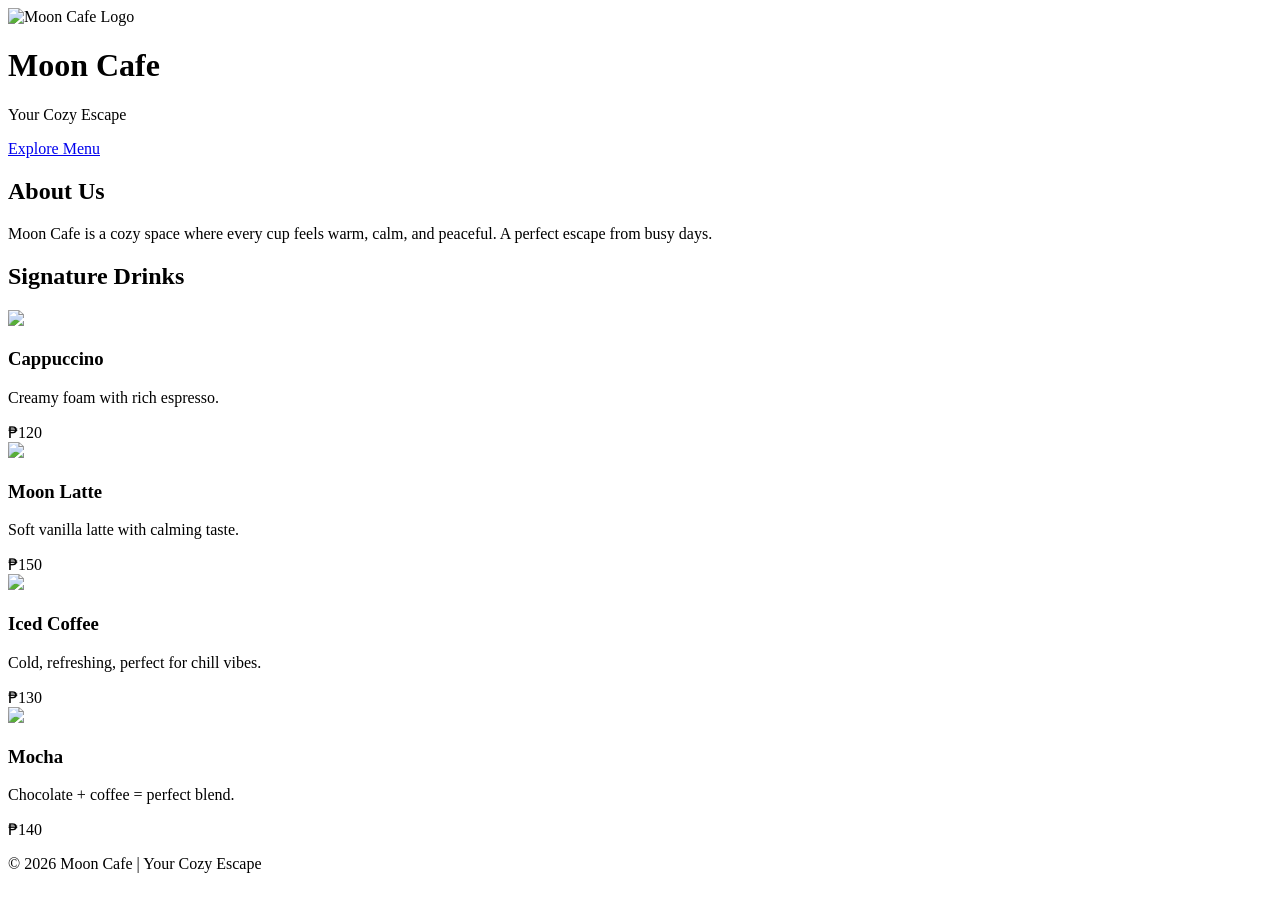
==== index.html @ 9390451a "Add files via upload" ====
<!DOCTYPE html>
<html lang="en">

<head>
  <meta charset="UTF-8" />
  <meta name="viewport" content="width=device-width, initial-scale=1.0"/>
  <title>Moon Cafe</title>

  <link rel="stylesheet" href="style.css">
</head>

<body>

  <header>
    <div class="hero">

      <!-- CIRCLE LOGO -->
      <img src="mooncafe.logo.png.jpg" class="logo" alt="Moon Cafe Logo">

      <h1>Moon Cafe</h1>
      <p>Your Cozy Escape</p>

      <a href="#menu" class="btn">Explore Menu</a>
    </div>
  </header>

  <section>
    <h2>About Us</h2>
    <p class="about">
      Moon Cafe is a cozy space where every cup feels warm, calm, and peaceful.
      A perfect escape from busy days.
    </p>
  </section>

  <section id="menu">

    <h2>Signature Drinks</h2>

    <div class="menu">

      <div class="card">
        <img src="https://images.unsplash.com/photo-1511920170033-1f1f3f2f2f2f?auto=format&fit=crop&w=800&q=80">
        <h3>Cappuccino</h3>
        <p>Creamy foam with rich espresso.</p>
        <span class="price">₱120</span>
      </div>

      <div class="card">
        <img src="https://images.unsplash.com/photo-1509042239860-f550ce710b93?auto=format&fit=crop&w=800&q=80">
        <h3>Moon Latte</h3>
        <p>Soft vanilla latte with calming taste.</p>
        <span class="price">₱150</span>
      </div>

      <div class="card">
        <img src="https://images.unsplash.com/photo-1521302080334-4bebac2763a6?auto=format&fit=crop&w=800&q=80">
        <h3>Iced Coffee</h3>
        <p>Cold, refreshing, perfect for chill vibes.</p>
        <span class="price">₱130</span>
      </div>

      <div class="card">
        <img src="https://images.unsplash.com/photo-1515823662972-da6a2e4d3002?auto=format&fit=crop&w=800&q=80">
        <h3>Mocha</h3>
        <p>Chocolate + coffee = perfect blend.</p>
        <span class="price">₱140</span>
      </div>

    </div>

  </section>

  <footer>
    <p>© 2026 Moon Cafe | Your Cozy Escape</p>
  </footer>

</body>
</html>
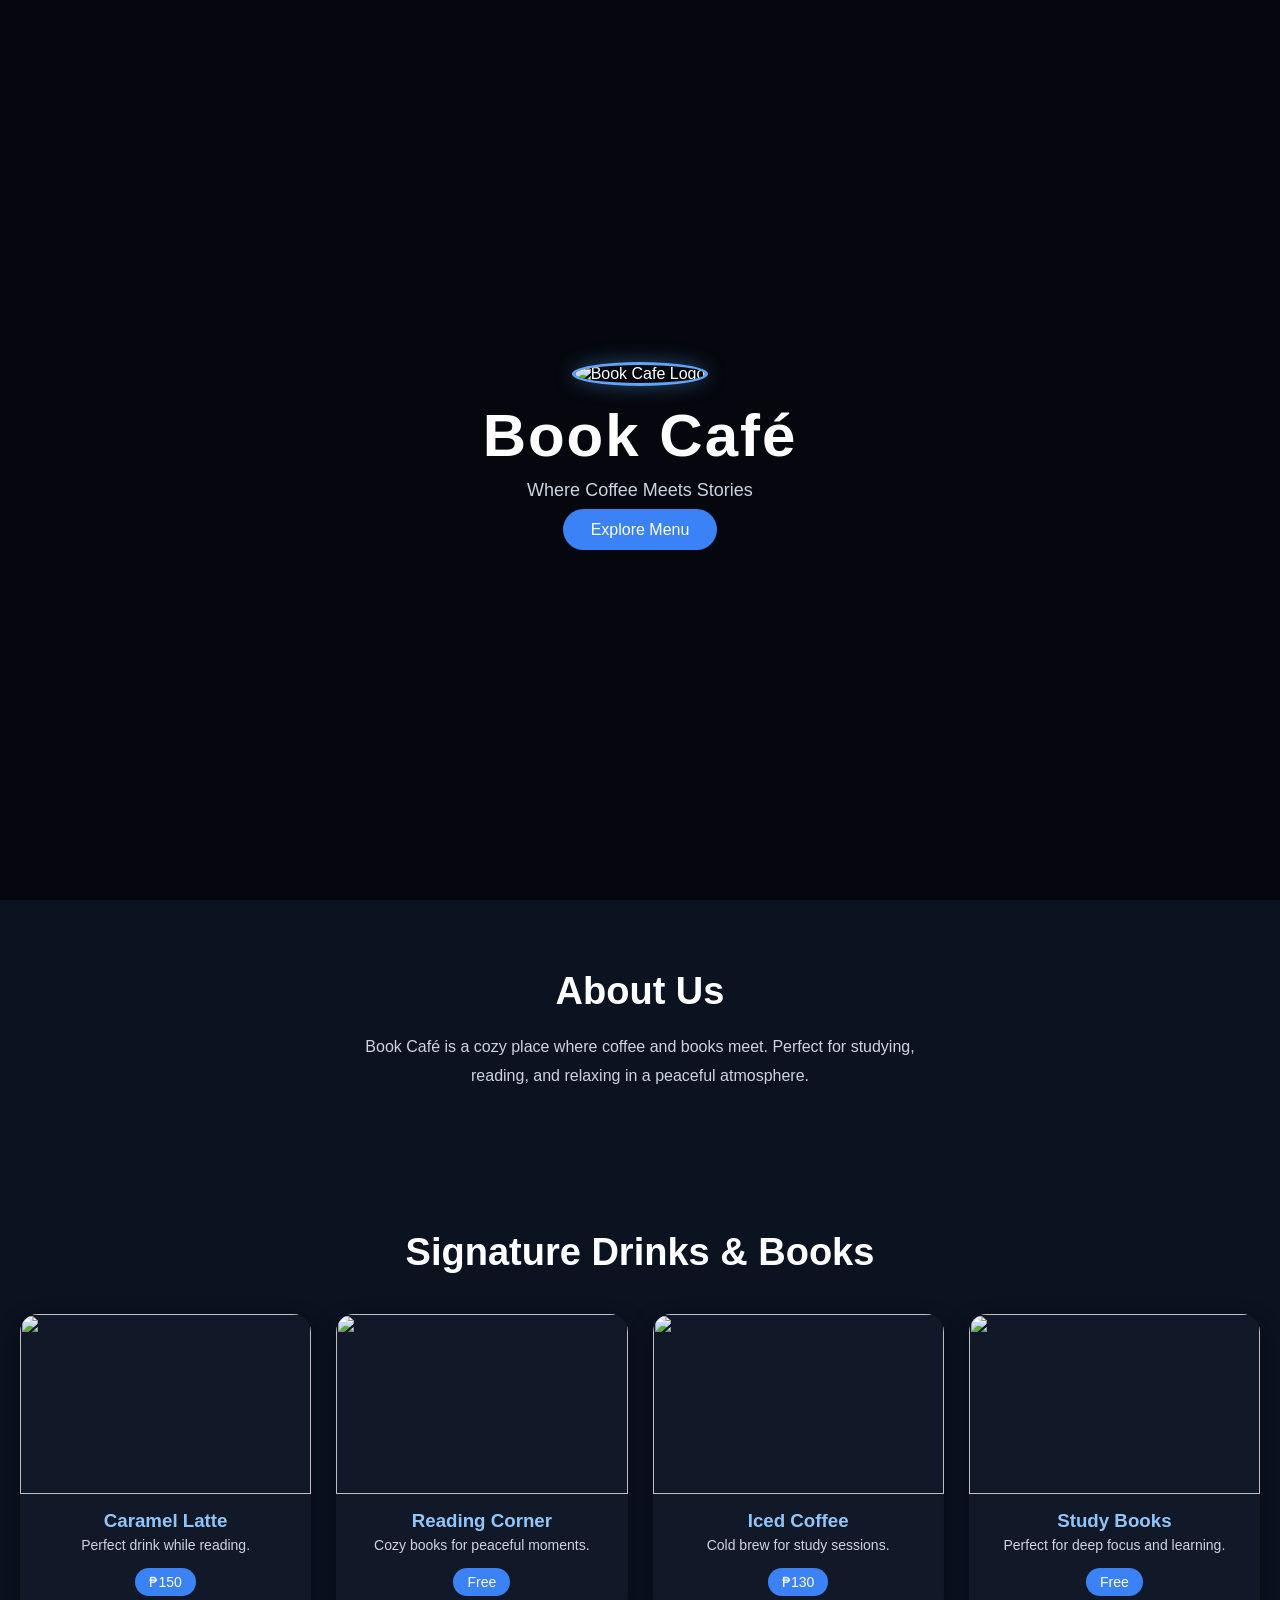
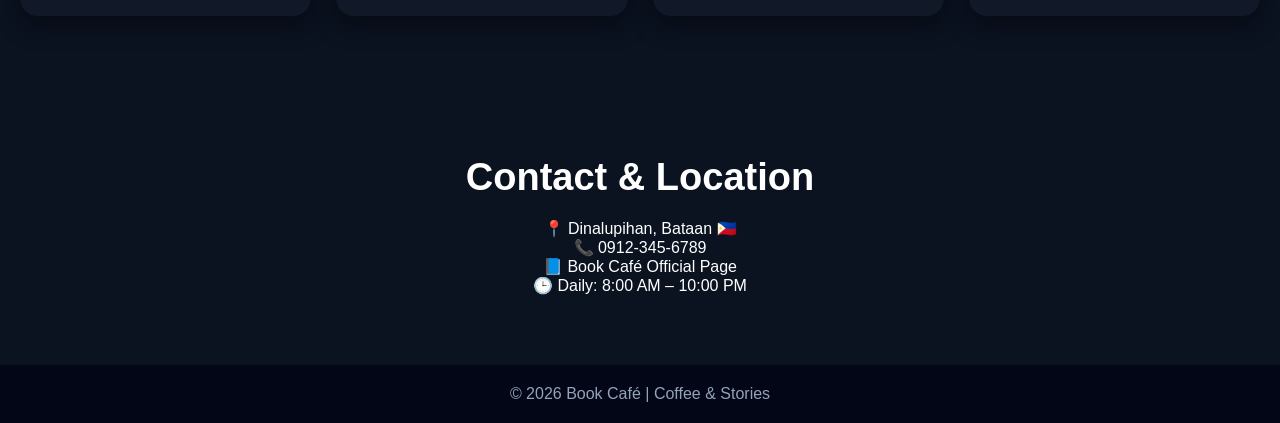
==== commit 70a0ce4e: "Add files via upload" ====
--- a/index.html
+++ b/index.html
@@ -4,7 +4,7 @@
 <head>
   <meta charset="UTF-8" />
   <meta name="viewport" content="width=device-width, initial-scale=1.0"/>
-  <title>Moon Cafe</title>
+  <title>Book Café</title>
 
   <link rel="stylesheet" href="style.css">
 </head>
@@ -14,11 +14,11 @@
   <header>
     <div class="hero">
 
-      <!-- CIRCLE LOGO -->
-      <img src="mooncafe.logo.png.jpg" class="logo" alt="Moon Cafe Logo">
+      <!-- LOGO -->
+      <img src="c:\Users\Mark Allan Diwa\OneDrive\Desktop\bookcafe.png" class="logo" alt="Book Cafe Logo">
 
-      <h1>Moon Cafe</h1>
-      <p>Your Cozy Escape</p>
+      <h1>Book Café</h1>
+      <p>Where Coffee Meets Stories</p>
 
       <a href="#menu" class="btn">Explore Menu</a>
     </div>
@@ -27,51 +27,67 @@
   <section>
     <h2>About Us</h2>
     <p class="about">
-      Moon Cafe is a cozy space where every cup feels warm, calm, and peaceful.
-      A perfect escape from busy days.
+      Book Café is a cozy place where coffee and books meet.
+      Perfect for studying, reading, and relaxing in a peaceful atmosphere.
     </p>
   </section>
 
   <section id="menu">
 
-    <h2>Signature Drinks</h2>
+    <h2>Signature Drinks & Books</h2>
 
     <div class="menu">
 
       <div class="card">
-        <img src="https://images.unsplash.com/photo-1511920170033-1f1f3f2f2f2f?auto=format&fit=crop&w=800&q=80">
-        <h3>Cappuccino</h3>
-        <p>Creamy foam with rich espresso.</p>
-        <span class="price">₱120</span>
+        <img src="https://images.unsplash.com/photo-1509042239860-f550ce710b93?auto=format&fit=crop&w=800&q=80">
+        <h3>Caramel Latte</h3>
+        <p>Perfect drink while reading.</p>
+        <span class="price">₱150</span>
       </div>
 
       <div class="card">
-        <img src="https://images.unsplash.com/photo-1509042239860-f550ce710b93?auto=format&fit=crop&w=800&q=80">
-        <h3>Moon Latte</h3>
-        <p>Soft vanilla latte with calming taste.</p>
-        <span class="price">₱150</span>
+        <img src="https://images.unsplash.com/photo-1512820790803-83ca734da794?auto=format&fit=crop&w=800&q=80">
+        <h3>Reading Corner</h3>
+        <p>Cozy books for peaceful moments.</p>
+        <span class="price">Free</span>
       </div>
 
       <div class="card">
         <img src="https://images.unsplash.com/photo-1521302080334-4bebac2763a6?auto=format&fit=crop&w=800&q=80">
         <h3>Iced Coffee</h3>
-        <p>Cold, refreshing, perfect for chill vibes.</p>
+        <p>Cold brew for study sessions.</p>
         <span class="price">₱130</span>
       </div>
 
       <div class="card">
-        <img src="https://images.unsplash.com/photo-1515823662972-da6a2e4d3002?auto=format&fit=crop&w=800&q=80">
-        <h3>Mocha</h3>
-        <p>Chocolate + coffee = perfect blend.</p>
-        <span class="price">₱140</span>
+        <img src="https://images.unsplash.com/photo-1519682337058-a94d519337bc?auto=format&fit=crop&w=800&q=80">
+        <h3>Study Books</h3>
+        <p>Perfect for deep focus and learning.</p>
+        <span class="price">Free</span>
       </div>
 
     </div>
 
   </section>
 
+  <!-- CONTACT -->
+  <section class="contact">
+
+    <h2>Contact & Location</h2>
+
+    <div class="contact-box">
+
+      <p>📍 Dinalupihan, Bataan 🇵🇭</p>
+      <p>📞 0912-345-6789</p>
+      <p>📘 Book Café Official Page</p>
+      <p>🕒 Daily: 8:00 AM – 10:00 PM</p>
+
+    </div>
+
+  </section>
+
   <footer>
-    <p>© 2026 Moon Cafe | Your Cozy Escape</p>
+    <p>© 2026 Book Café | Coffee & Stories</p>
   </footer>
 
 </body>
--- a/style.css
+++ b/style.css
@@ -0,0 +1,149 @@
+*{
+  margin:0;
+  padding:0;
+  box-sizing:border-box;
+  font-family:'Segoe UI', sans-serif;
+}
+
+body{
+  background:#0b1220;
+  color:white;
+}
+
+/* HERO */
+header{
+  height:100vh;
+  background:
+  linear-gradient(rgba(0,0,0,0.6), rgba(0,0,0,0.6)),
+  url('https://images.unsplash.com/photo-1445116572660-236099ec97a0?auto=format&fit=crop&w=1200&q=80');
+
+  background-size:cover;
+  background-position:center;
+
+  display:flex;
+  justify-content:center;
+  align-items:center;
+  text-align:center;
+  padding:20px;
+}
+
+.hero{
+  animation:fadeIn 1.5s ease;
+}
+
+/* 🌙 CIRCLE LOGO */
+.logo{
+  width:110px;
+  height:110px;
+  object-fit:cover;
+  border-radius:50%;
+  border:3px solid #60a5fa;
+  margin-bottom:15px;
+  box-shadow:0 0 20px rgba(96,165,250,0.4);
+}
+
+/* TITLE */
+.hero h1{
+  font-size:60px;
+  letter-spacing:2px;
+}
+
+.hero p{
+  color:#cbd5e1;
+  margin:10px 0 20px;
+  font-size:18px;
+}
+
+/* BUTTON */
+.btn{
+  padding:12px 28px;
+  background:#3b82f6;
+  color:white;
+  text-decoration:none;
+  border-radius:25px;
+  transition:0.3s;
+}
+
+.btn:hover{
+  background:#2563eb;
+  transform:scale(1.05);
+}
+
+/* SECTIONS */
+section{
+  padding:70px 20px;
+  text-align:center;
+}
+
+h2{
+  font-size:38px;
+  margin-bottom:20px;
+}
+
+.about{
+  max-width:600px;
+  margin:auto;
+  color:#cbd5e1;
+  line-height:1.8;
+}
+
+/* MENU */
+.menu{
+  display:grid;
+  grid-template-columns:repeat(auto-fit,minmax(230px,1fr));
+  gap:25px;
+  margin-top:40px;
+}
+
+/* CARD */
+.card{
+  background:#111827;
+  border-radius:18px;
+  overflow:hidden;
+  box-shadow:0 10px 25px rgba(0,0,0,0.4);
+  transition:0.3s;
+}
+
+.card:hover{
+  transform:translateY(-8px);
+}
+
+.card img{
+  width:100%;
+  height:180px;
+  object-fit:cover;
+}
+
+.card h3{
+  margin:12px 0 5px;
+  color:#93c5fd;
+}
+
+.card p{
+  font-size:14px;
+  color:#cbd5e1;
+  padding:0 10px;
+}
+
+.price{
+  display:inline-block;
+  margin:15px 0 20px;
+  padding:6px 14px;
+  background:#3b82f6;
+  border-radius:20px;
+  font-size:14px;
+}
+
+/* FOOTER */
+footer{
+  padding:20px;
+  text-align:center;
+  background:#020617;
+  color:#94a3b8;
+}
+
+/* ANIMATION */
+@keyframes fadeIn{
+  from{opacity:0; transform:translateY(20px);}
+  to{opacity:1; transform:translateY(0);}
+}
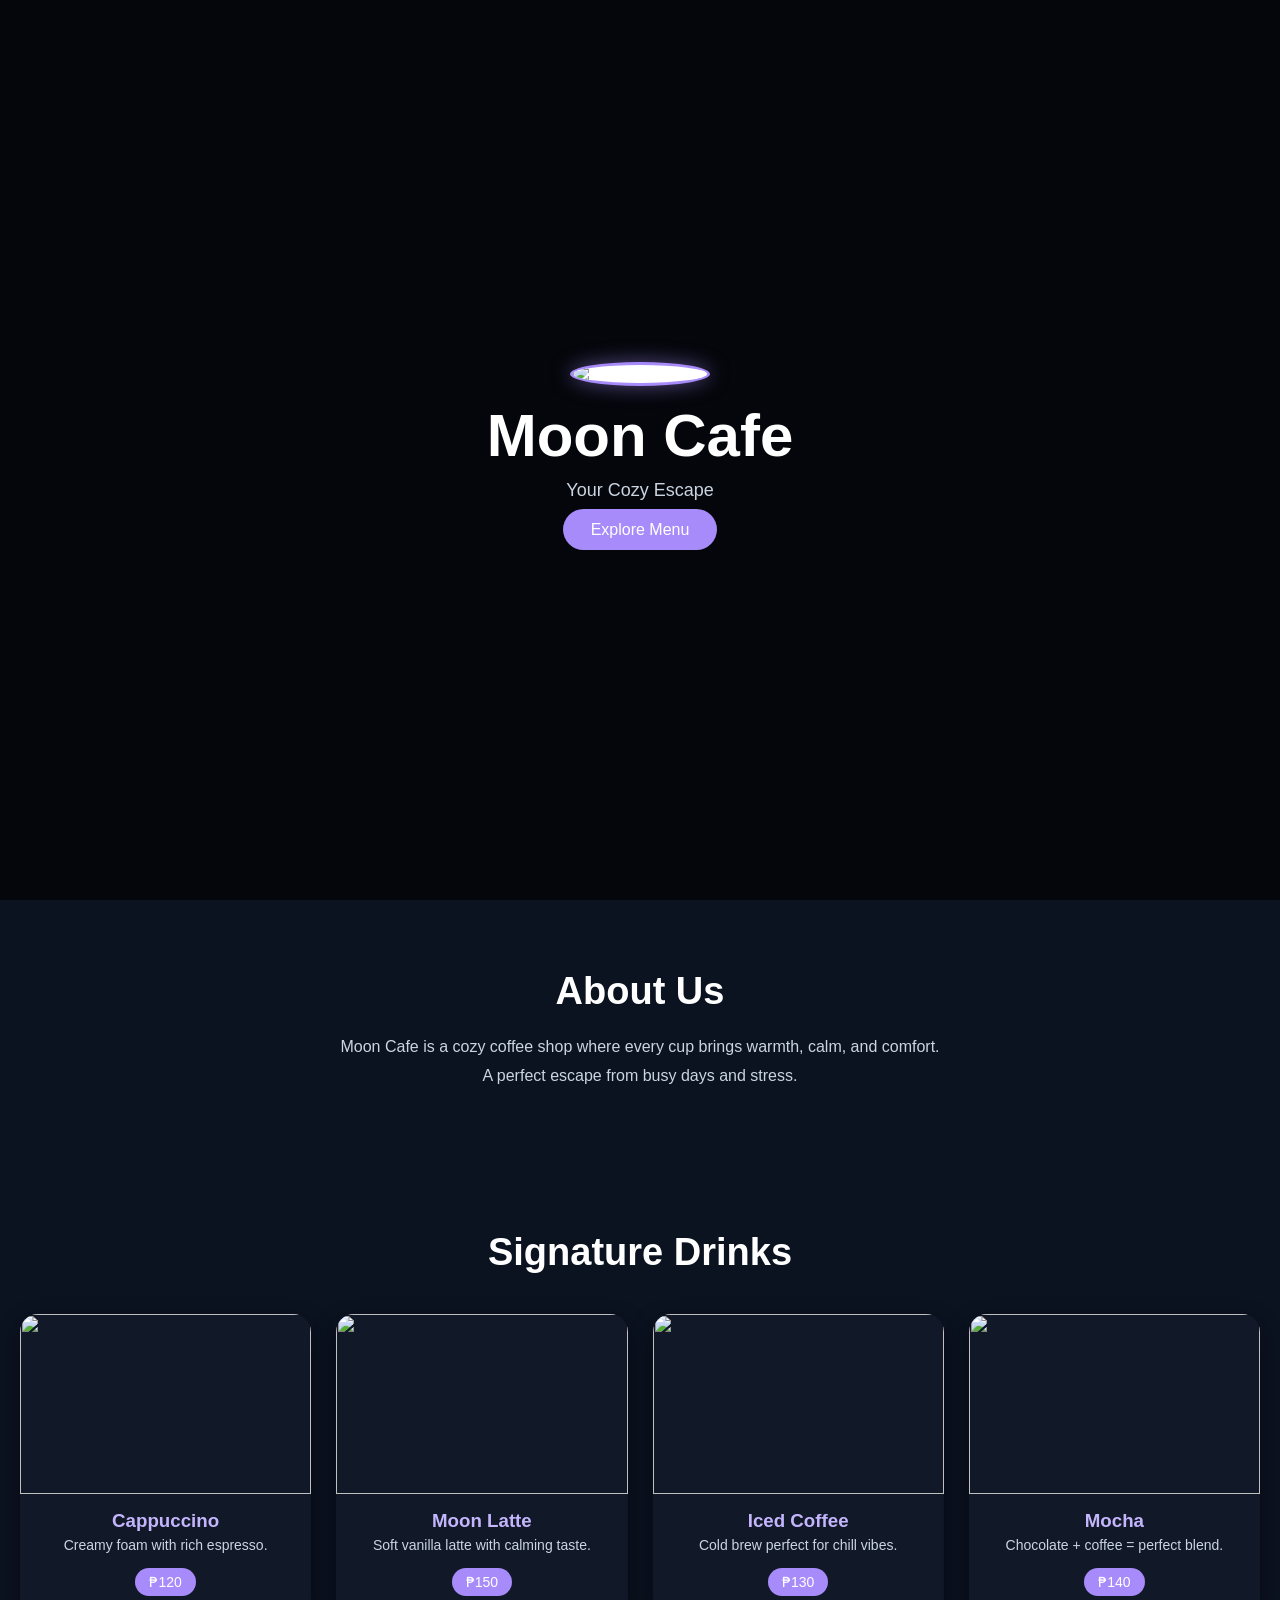
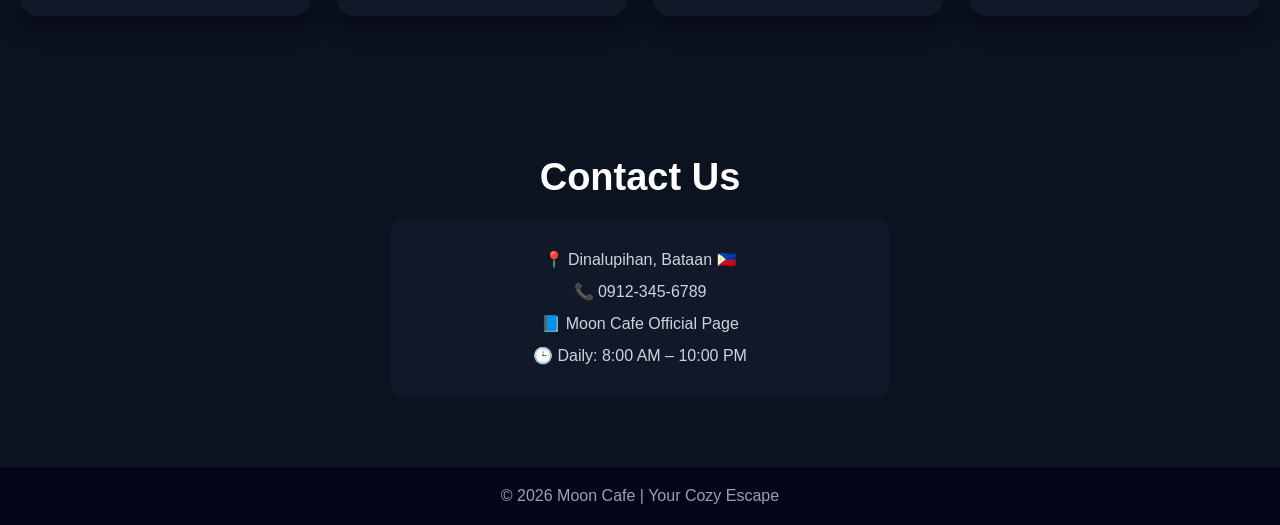
==== commit df3a5140: "Add files via upload" ====
--- a/index.html
+++ b/index.html
@@ -4,7 +4,7 @@
 <head>
   <meta charset="UTF-8" />
   <meta name="viewport" content="width=device-width, initial-scale=1.0"/>
-  <title>Book Café</title>
+  <title>Moon Cafe</title>
 
   <link rel="stylesheet" href="style.css">
 </head>
@@ -14,11 +14,10 @@
   <header>
     <div class="hero">
 
-      <!-- LOGO -->
-      <img src="c:\Users\Mark Allan Diwa\OneDrive\Desktop\bookcafe.png" class="logo" alt="Book Cafe Logo">
+      <img src="mooncafe.logo.png.jpg" class="logo" alt="Moon Cafe Logo">
 
-      <h1>Book Café</h1>
-      <p>Where Coffee Meets Stories</p>
+      <h1>Moon Cafe</h1>
+      <p>Your Cozy Escape</p>
 
       <a href="#menu" class="btn">Explore Menu</a>
     </div>
@@ -27,43 +26,43 @@
   <section>
     <h2>About Us</h2>
     <p class="about">
-      Book Café is a cozy place where coffee and books meet.
-      Perfect for studying, reading, and relaxing in a peaceful atmosphere.
+      Moon Cafe is a cozy coffee shop where every cup brings warmth, calm, and comfort.
+      A perfect escape from busy days and stress.
     </p>
   </section>
 
   <section id="menu">
 
-    <h2>Signature Drinks & Books</h2>
+    <h2>Signature Drinks</h2>
 
     <div class="menu">
 
       <div class="card">
-        <img src="https://images.unsplash.com/photo-1509042239860-f550ce710b93?auto=format&fit=crop&w=800&q=80">
-        <h3>Caramel Latte</h3>
-        <p>Perfect drink while reading.</p>
-        <span class="price">₱150</span>
+        <img src="https://images.unsplash.com/photo-1511920170033-1f1f3f2f2f2f?auto=format&fit=crop&w=800&q=80">
+        <h3>Cappuccino</h3>
+        <p>Creamy foam with rich espresso.</p>
+        <span class="price">₱120</span>
       </div>
 
       <div class="card">
-        <img src="https://images.unsplash.com/photo-1512820790803-83ca734da794?auto=format&fit=crop&w=800&q=80">
-        <h3>Reading Corner</h3>
-        <p>Cozy books for peaceful moments.</p>
-        <span class="price">Free</span>
+        <img src="https://images.unsplash.com/photo-1509042239860-f550ce710b93?auto=format&fit=crop&w=800&q=80">
+        <h3>Moon Latte</h3>
+        <p>Soft vanilla latte with calming taste.</p>
+        <span class="price">₱150</span>
       </div>
 
       <div class="card">
         <img src="https://images.unsplash.com/photo-1521302080334-4bebac2763a6?auto=format&fit=crop&w=800&q=80">
         <h3>Iced Coffee</h3>
-        <p>Cold brew for study sessions.</p>
+        <p>Cold brew perfect for chill vibes.</p>
         <span class="price">₱130</span>
       </div>
 
       <div class="card">
-        <img src="https://images.unsplash.com/photo-1519682337058-a94d519337bc?auto=format&fit=crop&w=800&q=80">
-        <h3>Study Books</h3>
-        <p>Perfect for deep focus and learning.</p>
-        <span class="price">Free</span>
+        <img src="https://images.unsplash.com/photo-1515823662972-da6a2e4d3002?auto=format&fit=crop&w=800&q=80">
+        <h3>Mocha</h3>
+        <p>Chocolate + coffee = perfect blend.</p>
+        <span class="price">₱140</span>
       </div>
 
     </div>
@@ -73,13 +72,13 @@
   <!-- CONTACT -->
   <section class="contact">
 
-    <h2>Contact & Location</h2>
+    <h2>Contact Us</h2>
 
     <div class="contact-box">
 
       <p>📍 Dinalupihan, Bataan 🇵🇭</p>
       <p>📞 0912-345-6789</p>
-      <p>📘 Book Café Official Page</p>
+      <p>📘 Moon Cafe Official Page</p>
       <p>🕒 Daily: 8:00 AM – 10:00 PM</p>
 
     </div>
@@ -87,7 +86,7 @@
   </section>
 
   <footer>
-    <p>© 2026 Book Café | Coffee & Stories</p>
+    <p>© 2026 Moon Cafe | Your Cozy Escape</p>
   </footer>
 
 </body>
--- a/style.css
+++ b/style.css
@@ -14,11 +14,12 @@
 header{
   height:100vh;
   background:
-  linear-gradient(rgba(0,0,0,0.6), rgba(0,0,0,0.6)),
-  url('https://images.unsplash.com/photo-1445116572660-236099ec97a0?auto=format&fit=crop&w=1200&q=80');
+  linear-gradient(rgba(0,0,0,0.65), rgba(0,0,0,0.65)),
+  url('https://images.unsplash.com/photo-1519681393784-d120267933ba?auto=format&fit=crop&w=1200&q=80');
 
   background-size:cover;
   background-position:center;
+  background-repeat:no-repeat;
 
   display:flex;
   justify-content:center;
@@ -31,21 +32,20 @@
   animation:fadeIn 1.5s ease;
 }
 
-/* 🌙 CIRCLE LOGO */
+/* LOGO CIRCLE */
 .logo{
   width:110px;
   height:110px;
   object-fit:cover;
   border-radius:50%;
-  border:3px solid #60a5fa;
+  border:3px solid #a78bfa;
   margin-bottom:15px;
-  box-shadow:0 0 20px rgba(96,165,250,0.4);
+  box-shadow:0 0 20px rgba(167,139,250,0.5);
+  background:white;
 }
 
-/* TITLE */
 .hero h1{
   font-size:60px;
-  letter-spacing:2px;
 }
 
 .hero p{
@@ -57,7 +57,7 @@
 /* BUTTON */
 .btn{
   padding:12px 28px;
-  background:#3b82f6;
+  background:#a78bfa;
   color:white;
   text-decoration:none;
   border-radius:25px;
@@ -65,7 +65,7 @@
 }
 
 .btn:hover{
-  background:#2563eb;
+  background:#7c3aed;
   transform:scale(1.05);
 }
 
@@ -116,7 +116,7 @@
 
 .card h3{
   margin:12px 0 5px;
-  color:#93c5fd;
+  color:#c4b5fd;
 }
 
 .card p{
@@ -129,9 +129,25 @@
   display:inline-block;
   margin:15px 0 20px;
   padding:6px 14px;
-  background:#3b82f6;
+  background:#a78bfa;
   border-radius:20px;
   font-size:14px;
+}
+
+/* CONTACT */
+.contact{
+  padding:70px 20px;
+}
+
+.contact-box{
+  margin-top:30px;
+  background:#111827;
+  max-width:500px;
+  margin:auto;
+  padding:25px;
+  border-radius:15px;
+  line-height:2;
+  color:#cbd5e1;
 }
 
 /* FOOTER */
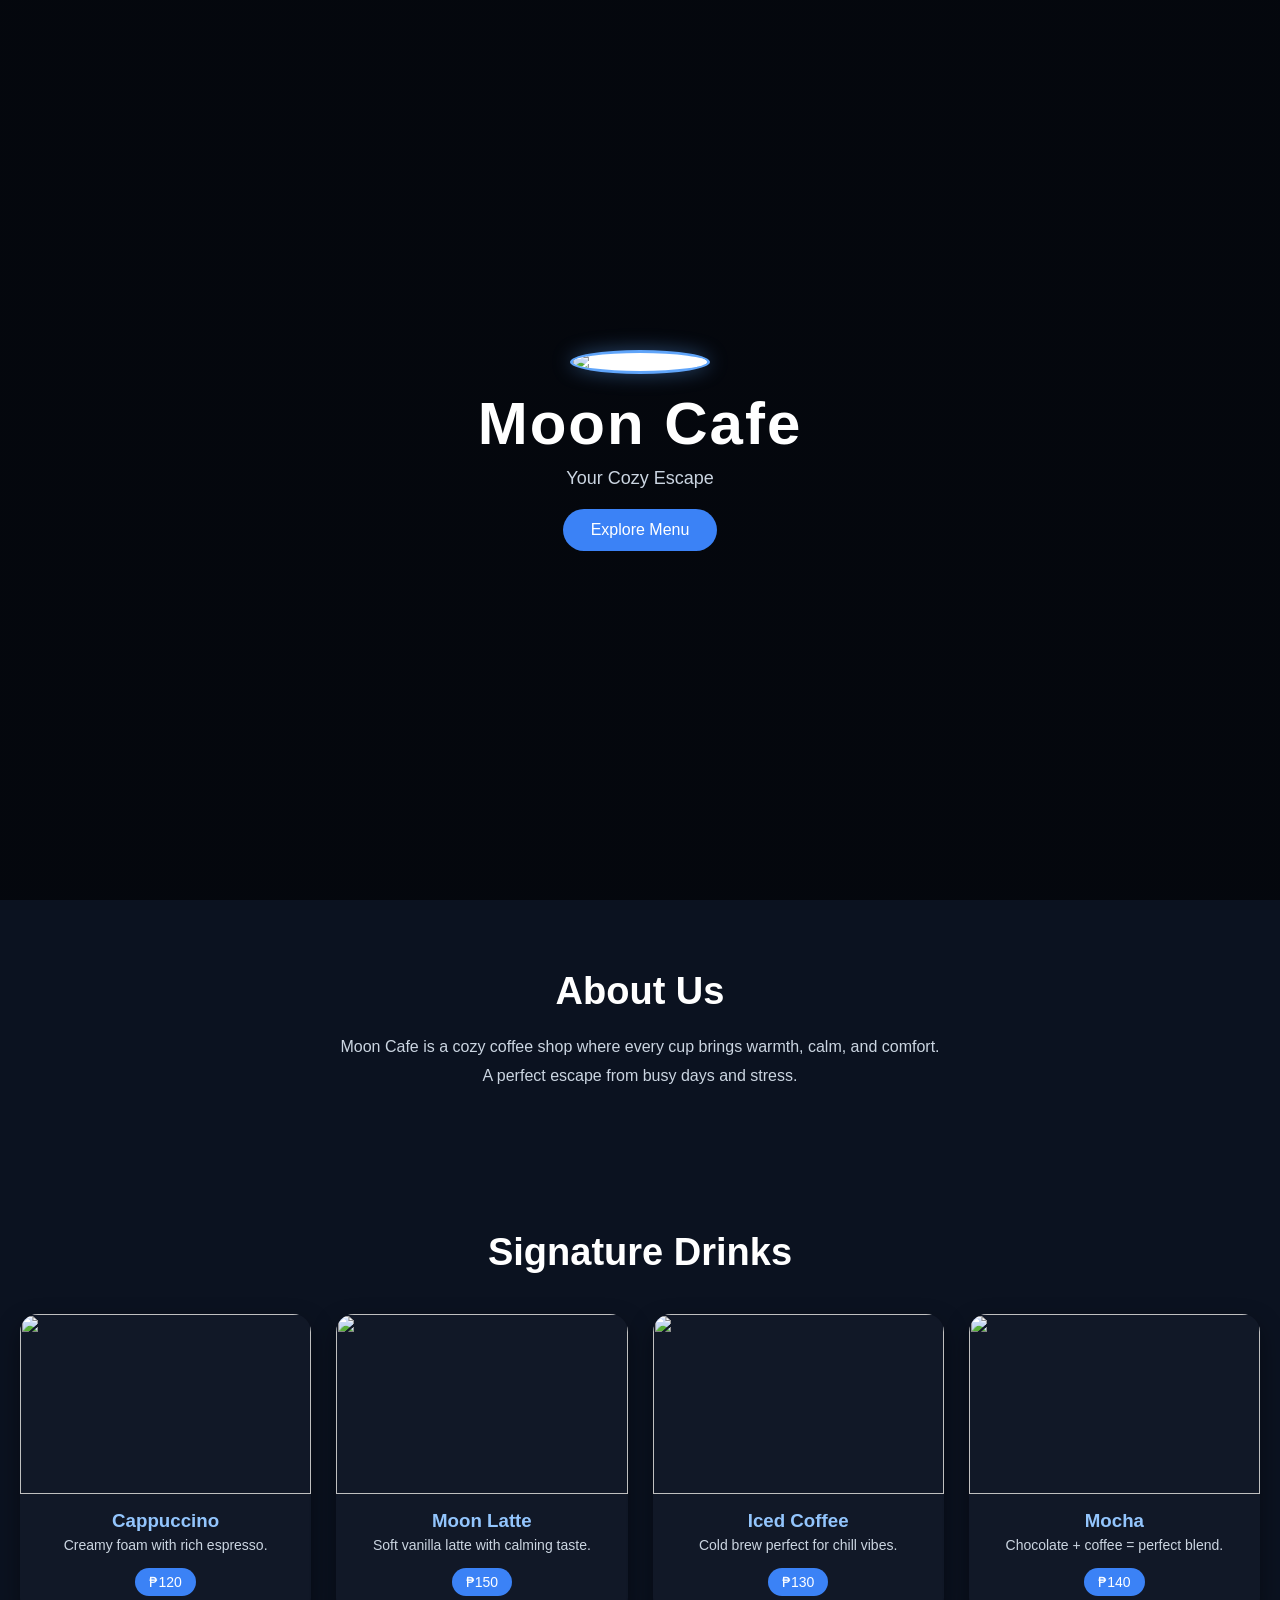
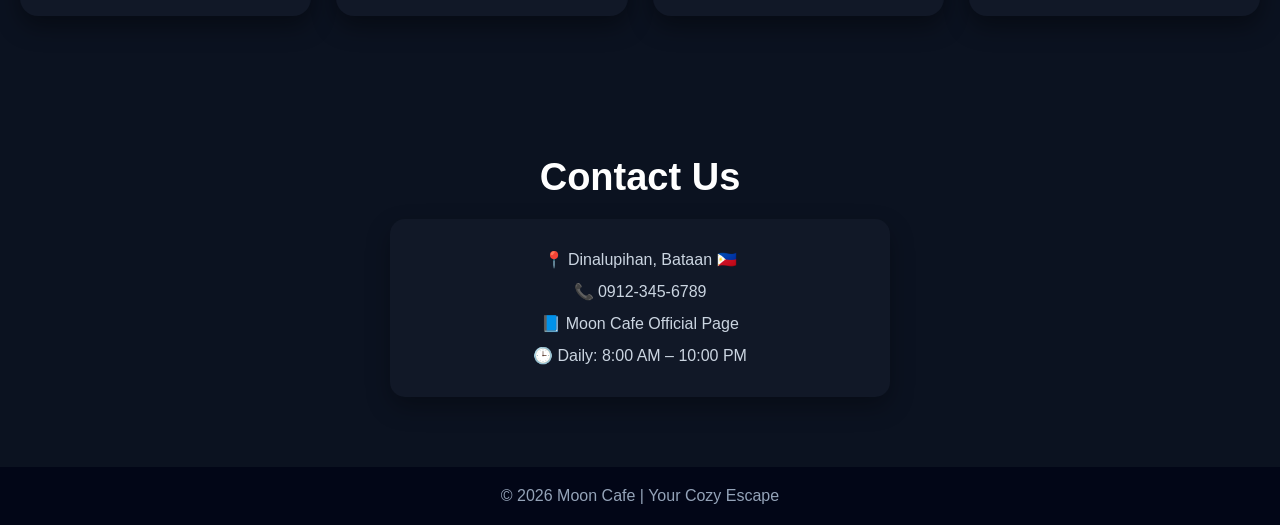
==== commit 7c29ad0d: "Add files via upload" ====
--- a/index.html
+++ b/index.html
@@ -11,10 +11,11 @@
 
 <body>
 
+  <!-- HERO -->
   <header>
     <div class="hero">
 
-      <img src="mooncafe.logo.png.jpg" class="logo" alt="Moon Cafe Logo">
+      <img src="mooncafe.png" class="logo" alt="Moon Cafe Logo">
 
       <h1>Moon Cafe</h1>
       <p>Your Cozy Escape</p>
@@ -23,6 +24,7 @@
     </div>
   </header>
 
+  <!-- ABOUT -->
   <section>
     <h2>About Us</h2>
     <p class="about">
@@ -31,6 +33,7 @@
     </p>
   </section>
 
+  <!-- MENU -->
   <section id="menu">
 
     <h2>Signature Drinks</h2>
@@ -85,6 +88,7 @@
 
   </section>
 
+  <!-- FOOTER -->
   <footer>
     <p>© 2026 Moon Cafe | Your Cozy Escape</p>
   </footer>
--- a/style.css
+++ b/style.css
@@ -8,19 +8,18 @@
 body{
   background:#0b1220;
   color:white;
+  scroll-behavior:smooth;
 }
 
 /* HERO */
 header{
   height:100vh;
   background:
-  linear-gradient(rgba(0,0,0,0.65), rgba(0,0,0,0.65)),
-  url('https://images.unsplash.com/photo-1519681393784-d120267933ba?auto=format&fit=crop&w=1200&q=80');
+  linear-gradient(rgba(0,0,0,0.6), rgba(0,0,0,0.6)),
+  url('https://images.unsplash.com/photo-1445116572660-236099ec97a0?auto=format&fit=crop&w=1200&q=80');
 
   background-size:cover;
   background-position:center;
-  background-repeat:no-repeat;
-
   display:flex;
   justify-content:center;
   align-items:center;
@@ -32,20 +31,22 @@
   animation:fadeIn 1.5s ease;
 }
 
-/* LOGO CIRCLE */
+/* LOGO */
 .logo{
   width:110px;
   height:110px;
   object-fit:cover;
   border-radius:50%;
-  border:3px solid #a78bfa;
+  border:3px solid #60a5fa;
   margin-bottom:15px;
-  box-shadow:0 0 20px rgba(167,139,250,0.5);
+  box-shadow:0 0 20px rgba(96,165,250,0.4);
   background:white;
 }
 
+/* TEXT */
 .hero h1{
   font-size:60px;
+  letter-spacing:2px;
 }
 
 .hero p{
@@ -57,15 +58,16 @@
 /* BUTTON */
 .btn{
   padding:12px 28px;
-  background:#a78bfa;
+  background:#3b82f6;
   color:white;
   text-decoration:none;
   border-radius:25px;
   transition:0.3s;
+  display:inline-block;
 }
 
 .btn:hover{
-  background:#7c3aed;
+  background:#2563eb;
   transform:scale(1.05);
 }
 
@@ -87,7 +89,7 @@
   line-height:1.8;
 }
 
-/* MENU */
+/* MENU GRID */
 .menu{
   display:grid;
   grid-template-columns:repeat(auto-fit,minmax(230px,1fr));
@@ -101,11 +103,11 @@
   border-radius:18px;
   overflow:hidden;
   box-shadow:0 10px 25px rgba(0,0,0,0.4);
-  transition:0.3s;
+  transition:0.3s ease;
 }
 
 .card:hover{
-  transform:translateY(-8px);
+  transform:translateY(-10px);
 }
 
 .card img{
@@ -116,7 +118,7 @@
 
 .card h3{
   margin:12px 0 5px;
-  color:#c4b5fd;
+  color:#93c5fd;
 }
 
 .card p{
@@ -125,29 +127,26 @@
   padding:0 10px;
 }
 
+/* PRICE */
 .price{
   display:inline-block;
   margin:15px 0 20px;
   padding:6px 14px;
-  background:#a78bfa;
+  background:#3b82f6;
   border-radius:20px;
   font-size:14px;
 }
 
-/* CONTACT */
-.contact{
-  padding:70px 20px;
-}
-
+/* CONTACT BOX (ADDED IMPROVEMENT) */
 .contact-box{
-  margin-top:30px;
+  margin:auto;
+  max-width:500px;
   background:#111827;
-  max-width:500px;
-  margin:auto;
   padding:25px;
   border-radius:15px;
   line-height:2;
   color:#cbd5e1;
+  box-shadow:0 10px 25px rgba(0,0,0,0.3);
 }
 
 /* FOOTER */
@@ -162,4 +161,15 @@
 @keyframes fadeIn{
   from{opacity:0; transform:translateY(20px);}
   to{opacity:1; transform:translateY(0);}
+}
+
+/* RESPONSIVE */
+@media (max-width:768px){
+  .hero h1{
+    font-size:38px;
+  }
+
+  h2{
+    font-size:28px;
+  }
 }
